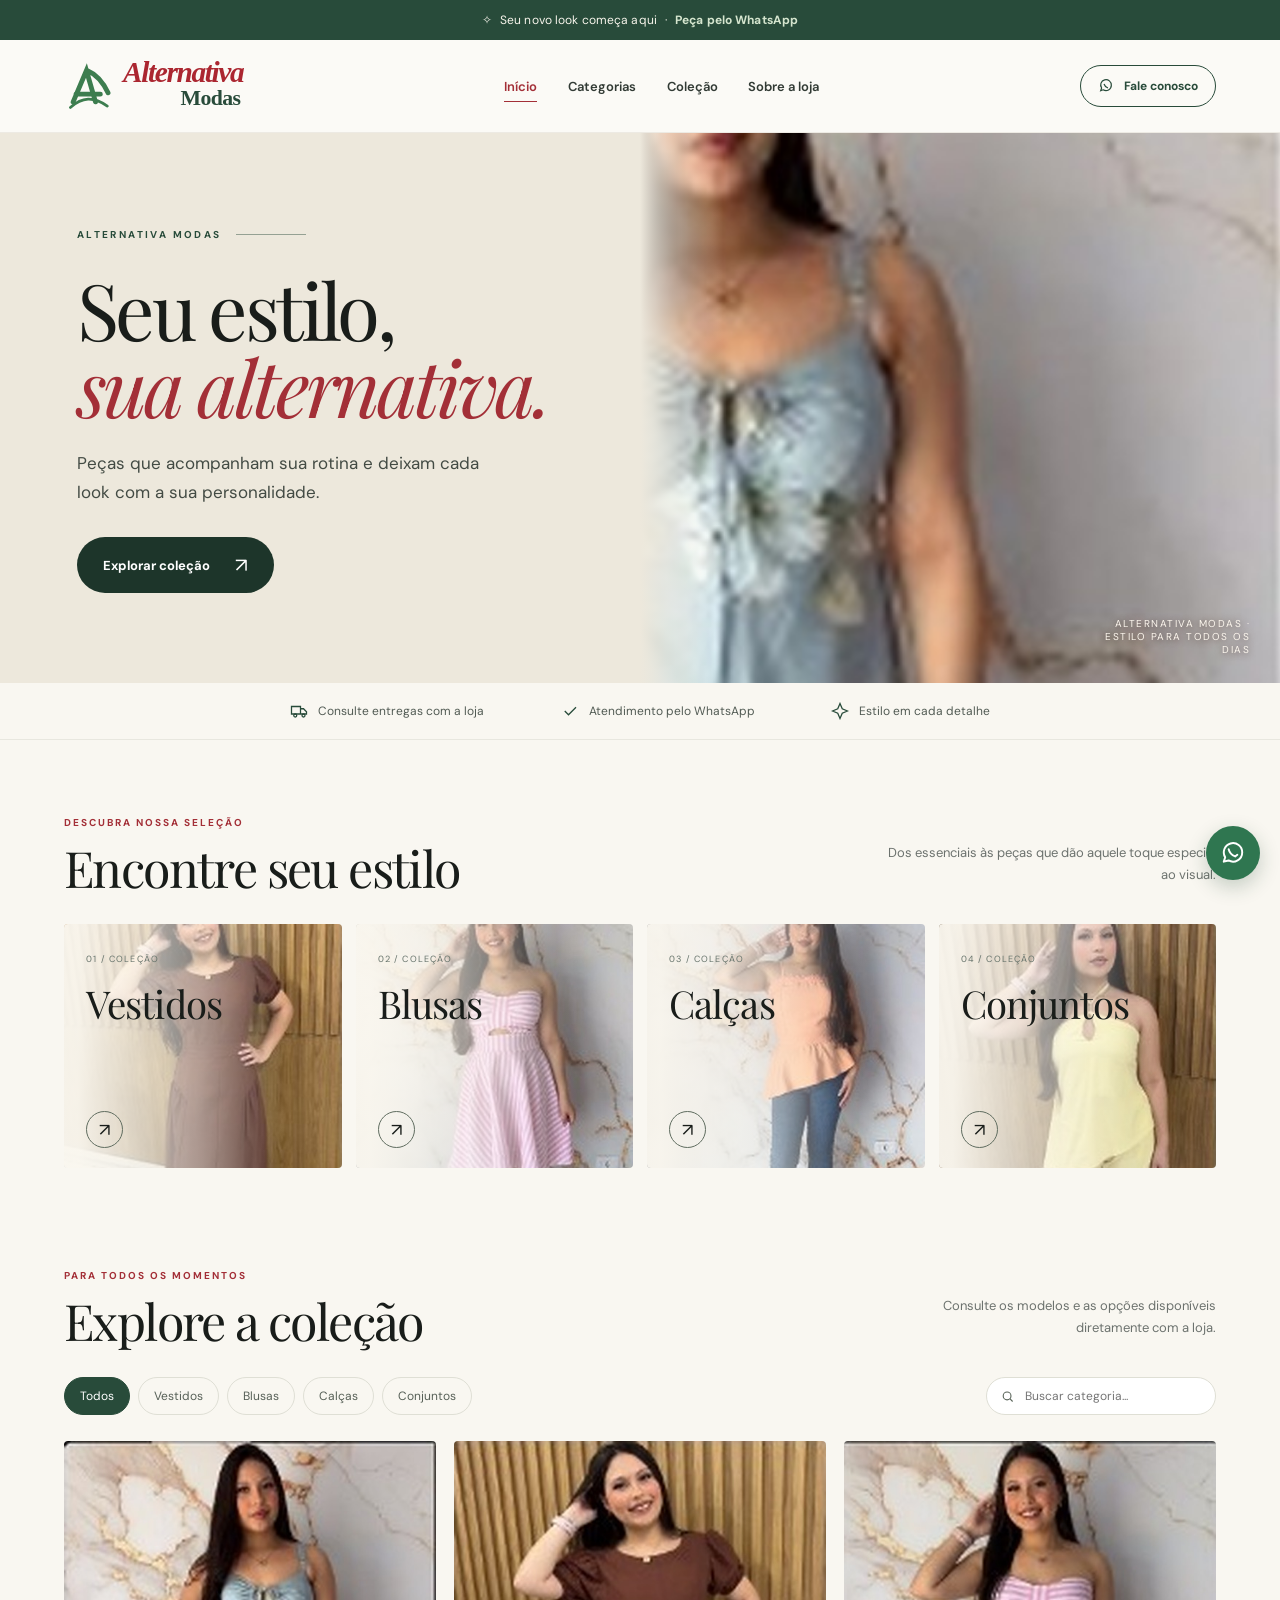
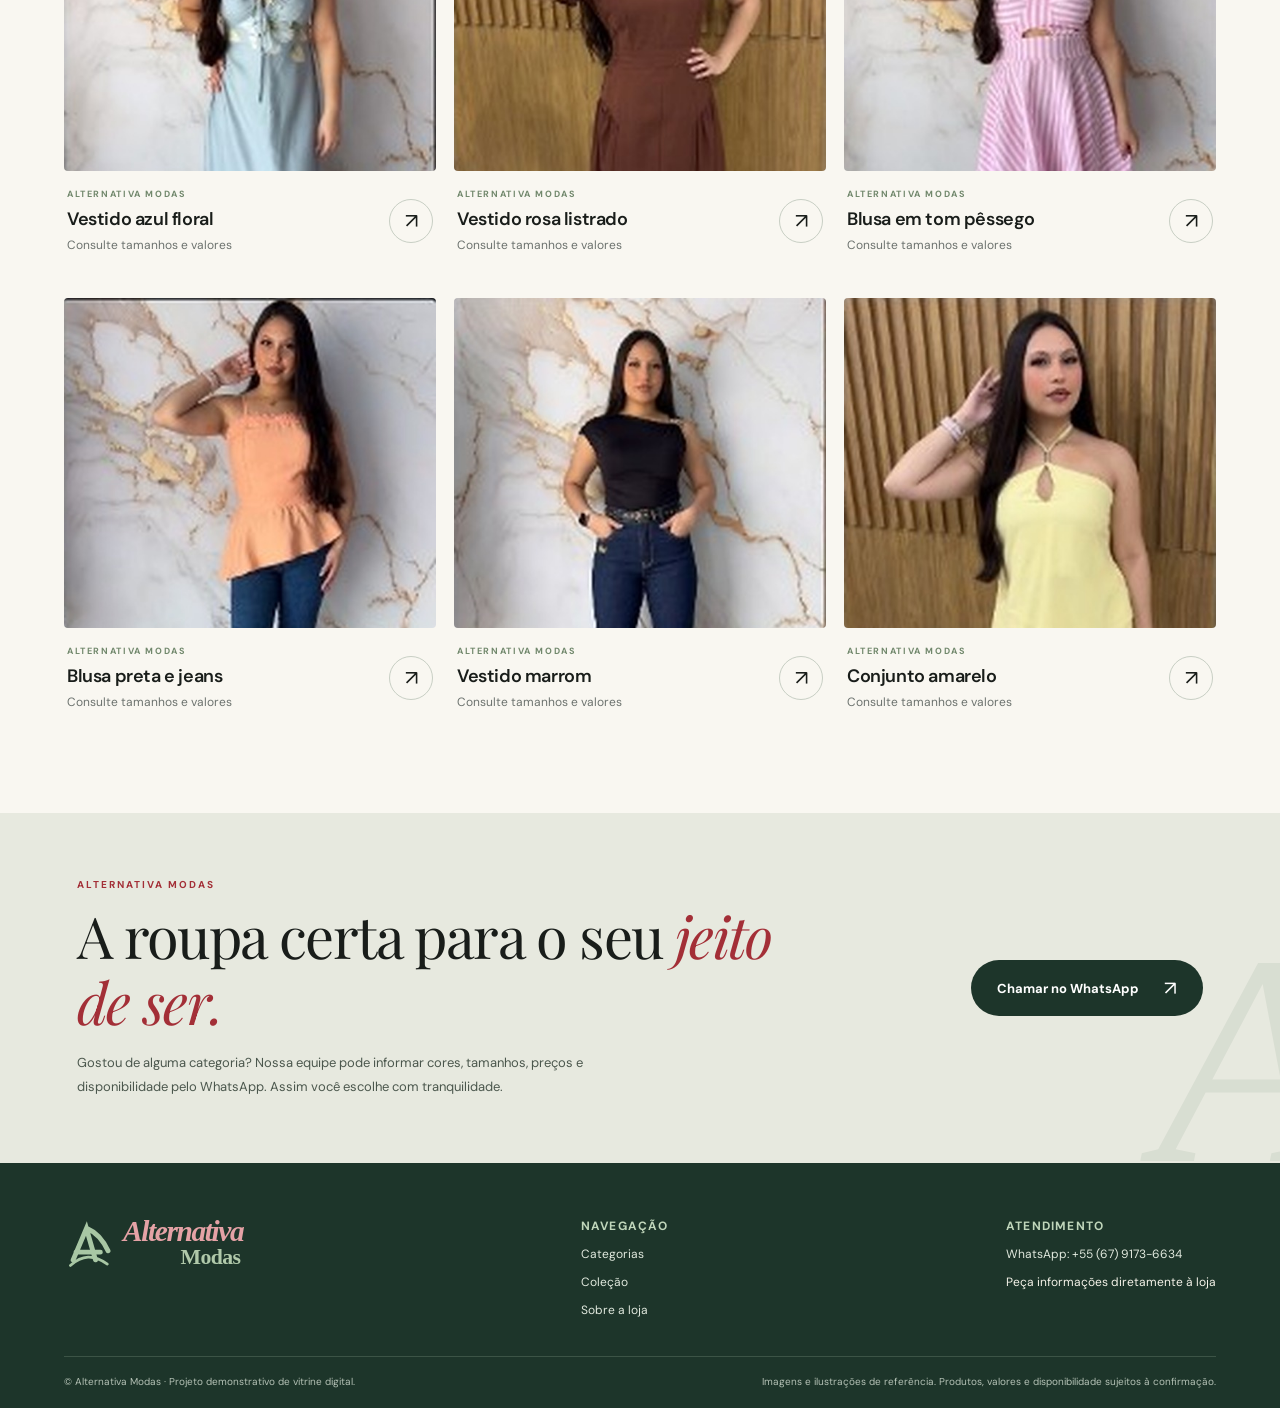
==== alternativa-modas/index.html @ cc4731ef "Publicar demonstração Alternativa Modas" ====
<!doctype html>
<html lang="pt-BR">
<head>
<meta charset="utf-8">
<meta name="viewport" content="width=device-width,initial-scale=1">
<meta name="theme-color" content="#284b3a">
<meta name="description" content="Alternativa Modas: conheça nossas categorias de roupas e acessórios e fale com a loja pelo WhatsApp.">
<title>Alternativa Modas | Seu estilo, sua alternativa</title>
<link rel="preconnect" href="https://fonts.googleapis.com">
<link rel="preconnect" href="https://fonts.gstatic.com" crossorigin>
<link href="https://fonts.googleapis.com/css2?family=DM+Sans:wght@400;500;600;700&family=Playfair+Display:ital,wght@0,400;0,500;0,600;1,400;1,500&display=swap" rel="stylesheet">
<style>
:root{--forest:#284b3a;--forest-dark:#1d352a;--sage:#71886c;--wine:#a32f37;--ink:#191d1a;--muted:#6c726e;--cream:#f9f7f1;--warm:#ece7da;--line:#e8e7df;--serif:"Playfair Display",Georgia,serif;--sans:"DM Sans",Arial,sans-serif}
*{box-sizing:border-box}html{scroll-behavior:smooth}body{margin:0;color:var(--ink);background:var(--cream);font-family:var(--sans);-webkit-font-smoothing:antialiased}
a{color:inherit;text-decoration:none}button,input{font:inherit}button{cursor:pointer}::selection{background:#bfd0b6;color:var(--forest-dark)}
.skip-link{position:absolute;top:-100px;left:16px;background:white;padding:12px;z-index:100}.skip-link:focus{top:10px}
.announcement{background:var(--forest);color:#f8f5ec;min-height:40px;display:flex;align-items:center;justify-content:center;gap:8px;padding:8px 16px;text-align:center;font-size:12px;letter-spacing:.01em}.announcement b{font-weight:700;color:#d5e5ce}
.header{background:#fbfaf6;position:relative;z-index:10;border-bottom:1px solid #edeae3}.nav-wrap{max-width:1470px;margin:auto;min-height:92px;padding:0 5%;display:flex;align-items:center;justify-content:space-between;gap:22px}
.brand{display:flex;align-items:center;gap:10px;min-width:max-content}.brand-symbol{width:49px;height:53px}.brand-words{display:grid;line-height:.88;transform:translateY(-1px)}.brand-words strong{font:italic 700 clamp(22px,2.3vw,30px)/.95 Georgia,serif;color:#ab2630;letter-spacing:-1.4px}.brand-words span{font:700 clamp(17px,1.7vw,23px)/1.1 Georgia,serif;color:var(--forest);letter-spacing:-.6px;text-align:right;padding-right:3px}
.nav-links{display:flex;align-items:center;gap:clamp(14px,2.4vw,38px);font-size:13px;font-weight:600}.nav-links a{color:#313a34;transition:color .2s}.nav-links a:hover,.nav-links a.active{color:var(--wine)}.nav-links a.active{position:relative}.nav-links a.active:after{content:"";height:1px;position:absolute;bottom:-7px;left:0;right:0;background:var(--wine)}
.nav-cta{display:inline-flex;align-items:center;justify-content:center;gap:10px;border:1px solid var(--forest);background:transparent;color:var(--forest);padding:12px 17px;border-radius:40px;font-size:12px;font-weight:700;white-space:nowrap;transition:all .2s}.nav-cta:hover{background:var(--forest);color:white}
.menu-button{display:none;align-items:center;justify-content:center;border:1px solid var(--line);border-radius:50%;background:transparent;width:42px;height:42px;font-size:22px}
.hero{max-width:1500px;margin:0 auto;background:#ede8dc;display:grid;grid-template-columns:50% 50%;min-height:550px;overflow:hidden}.hero-copy{position:relative;z-index:2;align-self:center;padding:70px 2% 65px 12%}.overline{display:flex;align-items:center;gap:14px;letter-spacing:.24em;font-size:10px;font-weight:700;color:var(--forest);text-transform:uppercase}.overline:after{content:"";width:70px;height:1px;background:var(--forest);opacity:.45}.hero h1{font:400 clamp(58px,6.1vw,100px)/.99 var(--serif);letter-spacing:-3.6px;margin:30px 0 24px}.hero h1 em{display:block;color:var(--wine);font-weight:400}.hero-copy>p{max-width:405px;font-size:17px;line-height:1.7;color:#434b44;margin:0 0 30px}
.primary-btn{display:inline-flex;align-items:center;justify-content:center;gap:25px;background:var(--forest-dark);color:#fff;border-radius:100px;min-height:55px;padding:15px 26px;font-size:13px;font-weight:700;transition:transform .2s,background .2s}.primary-btn:hover{background:var(--wine);transform:translateY(-2px)}.primary-btn span{font-size:20px;font-weight:400}
.hero-photo{position:relative;min-height:550px;overflow:hidden;background:linear-gradient(135deg,#d9caba,#e6d6bf)}.hero-photo img{position:absolute;width:190%;height:auto;max-width:none;left:-88%;top:-42%;pointer-events:none}.hero-photo:before{content:"";position:absolute;inset:0;z-index:1;background:linear-gradient(90deg,#ede8dc 0%,transparent 13%);pointer-events:none}
.hero-stamp{position:absolute;right:30px;bottom:27px;z-index:2;font-size:10px;letter-spacing:.15em;color:#fdf7ee;text-shadow:0 1px 7px #573d33;max-width:170px;text-align:right}
.value-row{max-width:1400px;margin:0 auto;padding:19px 5%;display:flex;align-items:center;justify-content:center;gap:clamp(20px,6vw,110px);border-bottom:1px solid var(--line);background:var(--cream)}.value-row div{font-size:12px;color:#525b54;display:flex;align-items:center;gap:10px}.value-row svg{width:18px;height:18px;stroke:var(--forest)}
.section{max-width:1500px;margin:auto;padding:76px 5% 36px}.section-head{display:flex;justify-content:space-between;align-items:end;gap:20px;margin-bottom:26px}.mini-label{color:var(--wine);font-size:10px;letter-spacing:.2em;font-weight:700}.section h2{font:400 clamp(34px,4vw,50px)/1.2 var(--serif);letter-spacing:-1.6px;margin:9px 0 0}.intro{font-size:13px;color:var(--muted);line-height:1.65;max-width:340px;text-align:right}
.category-grid{display:grid;grid-template-columns:repeat(4,1fr);gap:14px}.category-card{height:244px;position:relative;border-radius:4px;overflow:hidden;background:var(--tile);padding:22px;transition:transform .2s,box-shadow .2s}.category-card:hover{transform:translateY(-4px);box-shadow:0 13px 28px #2f46341a}.cat-index{font-size:9px;color:#66736b;letter-spacing:.13em;position:relative;z-index:2}.category-card h3{position:relative;z-index:2;font:400 clamp(26px,3vw,39px)/1.1 var(--serif);letter-spacing:-.9px;margin:15px 0}.cat-arrow{position:absolute;left:22px;bottom:20px;width:37px;height:37px;border:1px solid #606d60;border-radius:50%;display:grid;place-items:center;z-index:2;font-size:18px;transition:background .2s,color .2s}.category-card:hover .cat-arrow{background:var(--forest);color:white}.category-art{position:absolute;width:70%;max-width:225px;right:-17%;bottom:-35%;transform:rotate(-9deg);opacity:.94}.category-card:nth-child(2) .category-art{right:-10%;bottom:-25%;transform:rotate(10deg)}.category-card:nth-child(3) .category-art{right:-12%;bottom:-36%;transform:rotate(-7deg)}.category-card:nth-child(4) .category-art{bottom:-24%;right:-4%;transform:rotate(6deg)}.garment{width:100%;height:auto;display:block}
.catalog{padding-top:65px;padding-bottom:85px}.shop-tools{display:flex;flex-wrap:wrap;align-items:center;justify-content:space-between;gap:20px;margin:26px 0}.filters{display:flex;flex-wrap:wrap;gap:8px}.filter-btn{border:1px solid #dfdfd5;background:transparent;color:#576057;padding:10px 15px;font-size:12px;border-radius:100px;transition:all .2s}.filter-btn.active,.filter-btn:hover{color:white;background:var(--forest);border-color:var(--forest)}.searchbox{display:flex;align-items:center;gap:9px;padding:9px 14px;border:1px solid #dfdfd5;background:#fff;border-radius:30px;color:#596459;width:230px}.searchbox input{min-width:0;width:100%;border:0;background:transparent;outline:0;font-size:12px}.searchbox input:focus-visible{outline:1px solid var(--forest);outline-offset:5px}
.product-grid{display:grid;grid-template-columns:repeat(3,1fr);gap:27px 18px}.product-card{min-width:0}.product-card[hidden]{display:none}.product-image{height:330px;background:var(--tile);border-radius:4px;position:relative;overflow:hidden;display:grid;place-items:center}.product-image:before{content:"";position:absolute;width:260px;height:260px;left:50%;top:50%;transform:translate(-50%,-50%);background:#ffffff56;border-radius:50%}.product-image .garment{position:relative;width:65%;height:90%;max-width:270px;transition:transform .4s}.product-card:hover .garment{transform:scale(1.05) rotate(-2deg)}.product-marker{font-size:9px;letter-spacing:.18em;color:#536357;position:absolute;top:20px;left:21px}.product-info{display:flex;align-items:center;justify-content:space-between;gap:20px;padding:17px 3px}.product-kind{font-size:9px;letter-spacing:.18em;color:var(--sage);font-weight:700}.product-info h3{font-size:18px;font-weight:600;letter-spacing:-.4px;margin:7px 0 5px}.product-info p{color:var(--muted);font-size:12px;margin:0;line-height:1.5}.product-link{border:1px solid #c8cfc4;display:grid;place-items:center;flex:none;border-radius:50%;height:44px;width:44px;font-size:21px;transition:all .2s}.product-link:hover{color:white;background:var(--forest);border-color:var(--forest)}.empty{padding:35px;text-align:center;color:var(--muted)}
.story{background:#e7e9df;position:relative;overflow:hidden}.story-inner{max-width:1450px;margin:auto;padding:65px 6%;display:flex;align-items:center;justify-content:space-between;gap:40px}.story h2{max-width:710px;font:400 clamp(33px,4.5vw,60px)/1.14 var(--serif);letter-spacing:-1.6px;margin:12px 0 17px}.story h2 em{color:var(--wine);font-weight:400}.story p{font-size:13px;color:#4b574d;max-width:560px;line-height:1.8;margin:0}.story .primary-btn{min-width:226px;flex:none}.story-mark{position:absolute;right:-60px;bottom:-70px;font:italic 300px Georgia,serif;color:#c8d1c3;opacity:.45;pointer-events:none}
.footer{background:var(--forest-dark);color:#f5f3e9;padding:55px 5% 20px}.footer-inner{max-width:1360px;margin:auto}.footer-top{display:flex;align-items:start;justify-content:space-between;gap:35px;padding-bottom:38px}.footer-logo .brand-words strong{color:#e5a2a6}.footer-logo .brand-words span{color:#b0c9aa}.footer-col{display:grid;gap:12px;font-size:12px}.footer-col b{font-size:12px;letter-spacing:.1em;color:#c0d6bb}.footer-col a{color:#e1e9de}.footer-col a:hover{text-decoration:underline}.footer-bottom{border-top:1px solid #7e978351;padding-top:18px;display:flex;flex-wrap:wrap;justify-content:space-between;gap:15px;font-size:10px;color:#b5c2b6}
.floating-whatsapp{position:fixed;right:20px;bottom:20px;z-index:20;border-radius:50%;width:54px;height:54px;background:#2f7650;display:grid;place-items:center;box-shadow:0 7px 20px #1b3f2c3b;transition:transform .2s}.floating-whatsapp:hover{transform:scale(1.08)}.floating-whatsapp svg{width:26px;height:26px}
@media(max-width:980px){.nav-wrap{padding:0 4%;min-height:82px}.nav-links{gap:14px}.hero{min-height:475px}.hero-photo{min-height:475px}.hero-copy{padding-left:8%}.hero h1{font-size:clamp(46px,6.4vw,71px)}.product-image{height:270px}.category-card{height:205px;padding:17px}.category-card h3{font-size:28px}.cat-arrow{left:17px;bottom:15px}}
@media(max-width:740px){.nav-wrap{min-height:72px;padding:10px 5%}.brand-symbol{width:39px;height:43px}.brand-words strong{font-size:21px}.brand-words span{font-size:16px}.nav-links{display:none;position:absolute;top:100%;left:0;right:0;background:#fbfaf6;padding:17px 6% 22px;box-shadow:0 12px 20px #00000012;flex-direction:column;align-items:flex-start;gap:20px}.nav-links.open{display:flex}.nav-cta{margin-left:auto;padding:10px 13px;font-size:11px}.menu-button{display:flex}.hero{display:flex;flex-direction:column}.hero-copy{padding:55px 6% 38px}.hero h1{font-size:clamp(52px,10vw,79px);margin:22px 0}.hero-photo{min-height:340px;height:340px}.hero-photo img{width:190%;left:-88%;top:-42%}.hero-photo:before{display:none}.value-row{gap:18px;justify-content:space-between;padding:17px 5%}.value-row div{font-size:10px}.section{padding:52px 5% 20px}.section-head{align-items:flex-start}.intro{display:none}.category-grid{grid-template-columns:repeat(2,1fr);gap:11px}.category-card{height:206px}.product-grid{grid-template-columns:repeat(2,1fr);gap:18px 12px}.product-image{height:250px}.shop-tools{align-items:stretch}.searchbox{width:100%}.story-inner{padding:55px 6%;align-items:start;flex-direction:column;gap:25px}.story .primary-btn{min-width:0}.footer-top{display:grid;grid-template-columns:1fr 1fr;gap:35px}.footer-logo{grid-column:1/-1}}
@media(max-width:460px){.announcement{font-size:10px}.nav-cta{font-size:0;gap:0;width:39px;height:39px;padding:0}.nav-cta svg{width:20px}.hero h1{font-size:52px;letter-spacing:-2px}.hero-copy>p{font-size:15px}.hero-photo{height:280px;min-height:280px}.category-card{height:175px;padding:15px}.category-card h3{font-size:24px}.cat-index{font-size:8px}.cat-arrow{width:31px;height:31px;left:15px;bottom:13px}.product-image{height:200px}.product-marker{font-size:7px;top:12px;left:12px}.product-image .garment{width:76%}.product-info{gap:7px;align-items:start}.product-info h3{font-size:15px}.product-info p{font-size:11px}.product-link{width:34px;height:34px;font-size:17px}.filters{gap:6px}.filter-btn{font-size:10px;padding:8px 11px}.story h2{font-size:36px}.footer{padding-top:38px}.footer-top{grid-template-columns:1fr 1fr}.floating-whatsapp{width:47px;height:47px;right:13px;bottom:13px}}
@media(prefers-reduced-motion:reduce){*,*:before,*:after{scroll-behavior:auto!important;transition:none!important;animation:none!important}}
.category-card{overflow:hidden;isolation:isolate}.category-card:before{content:"";position:absolute;inset:0;background:linear-gradient(90deg,rgba(250,247,239,.96) 5%,rgba(250,247,239,.5) 50%,transparent 80%);z-index:-1}.real-category{position:absolute;inset:0;width:100%;height:100%;object-fit:cover;object-position:center 28%;z-index:-2}.product-image .real-product{width:100%;height:100%;position:absolute;inset:0;object-fit:cover;object-position:center top}.hero-photo img{object-position:center 24%}</style>
</head>
<body>
<a class="skip-link" href="#conteudo">Pular para o conteúdo</a>
<div class="announcement"><span aria-hidden="true">✧</span> Seu novo look começa aqui <span aria-hidden="true">·</span> <b>Peça pelo WhatsApp</b></div>
<header class="header">
 <div class="nav-wrap">
  <a class="brand" href="#inicio" aria-label="Alternativa Modas — início"><svg class="brand-symbol" viewBox="0 0 70 76" aria-hidden="true"><path d="M13 60 32 15 45 60M17 49h35M33 15c12 5 23 17 30 32" fill="none" stroke="#3d7d4f" stroke-width="7" stroke-linecap="round"/><path d="M9 68C26 53 42 52 62 66" fill="none" stroke="#3d7d4f" stroke-width="4" stroke-linecap="round"/></svg><span class="brand-words"><strong>Alternativa</strong><span>Modas</span></span></a>
  <nav class="nav-links" id="nav-links" aria-label="Navegação principal"><a class="active" href="#inicio">Início</a><a href="#categorias">Categorias</a><a href="#colecao">Coleção</a><a href="#sobre">Sobre a loja</a></nav>
  <a class="nav-cta" href="https://wa.me/556791736634?text=Ol%C3%A1!%20Vim%20pelo%20site%20da%20Alternativa%20Modas%20e%20gostaria%20de%20conhecer%20as%20novidades." target="_blank" rel="noopener noreferrer" aria-label="Falar com Alternativa Modas no WhatsApp"><svg width="16" height="16" viewBox="0 0 24 24" fill="none" stroke="currentColor" stroke-width="1.8" aria-hidden="true"><path d="M20 11a8 8 0 0 1-12.3 6.7L4 19l1.4-4A8 8 0 1 1 20 11Z"/><path d="M9 9c1 3 3 5 6 6"/></svg> Fale conosco</a>
  <button class="menu-button" id="menu-toggle" aria-expanded="false" aria-controls="nav-links" aria-label="Abrir menu">☰</button>
 </div>
</header>
<main id="conteudo">
<section class="hero" id="inicio">
 <div class="hero-copy"><div class="overline">ALTERNATIVA MODAS</div><h1>Seu estilo,<br><em>sua alternativa.</em></h1><p>Peças que acompanham sua rotina e deixam cada look com a sua personalidade.</p><a class="primary-btn" href="#colecao">Explorar coleção <span aria-hidden="true">↗</span></a></div>
 <div class="hero-photo"><img src="look-1.jpg" alt="Vestido azul da Alternativa Modas"><span class="hero-stamp">ALTERNATIVA MODAS · ESTILO PARA TODOS OS DIAS</span></div>
</section>
<div class="value-row"><div><svg viewBox="0 0 24 24" fill="none" stroke-width="1.7"><path d="M2 6h12v10H2zM14 9h4l4 4v3h-8z"/><circle cx="7" cy="18" r="2"/><circle cx="18" cy="18" r="2"/></svg>Consulte entregas com a loja</div><div><svg viewBox="0 0 24 24" fill="none" stroke-width="1.7"><path d="M5 12l5 5L20 7"/></svg>Atendimento pelo WhatsApp</div><div><svg viewBox="0 0 24 24" fill="none" stroke-width="1.7"><path d="M12 2l3 7 7 3-7 3-3 7-3-7-7-3 7-3z"/></svg>Estilo em cada detalhe</div></div>
<section class="section" id="categorias"><div class="section-head"><div><div class="mini-label">DESCUBRA NOSSA SELEÇÃO</div><h2>Encontre seu estilo</h2></div><p class="intro">Dos essenciais às peças que dão aquele toque especial ao visual.</p></div><div class="category-grid"><a class="category-card" href="#colecao" data-select-category="vestidos"><img class="real-category" src="look-2.jpg" alt="Vestidos da Alternativa Modas"><span class="cat-index">01 / COLEÇÃO</span><h3>Vestidos</h3><span class="cat-arrow" aria-hidden="true">↗</span></a><a class="category-card" href="#colecao" data-select-category="blusas"><img class="real-category" src="look-3.jpg" alt="Blusas da Alternativa Modas"><span class="cat-index">02 / COLEÇÃO</span><h3>Blusas</h3><span class="cat-arrow" aria-hidden="true">↗</span></a><a class="category-card" href="#colecao" data-select-category="calcas"><img class="real-category" src="look-4.jpg" alt="Calças da Alternativa Modas"><span class="cat-index">03 / COLEÇÃO</span><h3>Calças</h3><span class="cat-arrow" aria-hidden="true">↗</span></a><a class="category-card" href="#colecao" data-select-category="conjuntos"><img class="real-category" src="look-6.jpg" alt="Conjuntos da Alternativa Modas"><span class="cat-index">04 / COLEÇÃO</span><h3>Conjuntos</h3><span class="cat-arrow" aria-hidden="true">↗</span></a></div></section>
<section class="section catalog" id="colecao"><div class="section-head"><div><div class="mini-label">PARA TODOS OS MOMENTOS</div><h2>Explore a coleção</h2></div><p class="intro">Consulte os modelos e as opções disponíveis diretamente com a loja.</p></div>
<div class="shop-tools"><div class="filters" aria-label="Filtrar produtos"><button class="filter-btn active" data-filter="todos" aria-pressed="true">Todos</button><button class="filter-btn" data-filter="vestidos" aria-pressed="false">Vestidos</button><button class="filter-btn" data-filter="blusas" aria-pressed="false">Blusas</button><button class="filter-btn" data-filter="calcas" aria-pressed="false">Calças</button><button class="filter-btn" data-filter="conjuntos" aria-pressed="false">Conjuntos</button></div><label class="searchbox"><svg width="15" height="15" viewBox="0 0 24 24" fill="none" stroke="currentColor" stroke-width="2" aria-hidden="true"><circle cx="11" cy="11" r="7"/><path d="m16 16 5 5"/></svg><input type="search" id="product-search" placeholder="Buscar categoria..." aria-label="Buscar na coleção"></label></div>
<div class="product-grid" id="product-grid"><article class="product-card" data-category="vestidos" data-name="vestido azul floral"><div class="product-image"><img class="real-product" src="look-1.jpg" alt="Vestido azul floral da Alternativa Modas" loading="lazy"></div><div class="product-info"><div><div class="product-kind">ALTERNATIVA MODAS</div><h3>Vestido azul floral</h3><p>Consulte tamanhos e valores</p></div><a class="product-link" href="https://wa.me/556791736634?text=Ol%C3%A1!%20Vi%20vestido%20azul%20floral%20no%20site%20e%20gostaria%20de%20saber%20mais." target="_blank" rel="noopener noreferrer" aria-label="Consultar Vestido azul floral no WhatsApp">↗</a></div></article><article class="product-card" data-category="vestidos" data-name="vestido rosa listrado"><div class="product-image"><img class="real-product" src="look-2.jpg" alt="Vestido rosa listrado da Alternativa Modas" loading="lazy"></div><div class="product-info"><div><div class="product-kind">ALTERNATIVA MODAS</div><h3>Vestido rosa listrado</h3><p>Consulte tamanhos e valores</p></div><a class="product-link" href="https://wa.me/556791736634?text=Ol%C3%A1!%20Vi%20vestido%20rosa%20listrado%20no%20site%20e%20gostaria%20de%20saber%20mais." target="_blank" rel="noopener noreferrer" aria-label="Consultar Vestido rosa listrado no WhatsApp">↗</a></div></article><article class="product-card" data-category="blusas" data-name="blusa em tom pêssego"><div class="product-image"><img class="real-product" src="look-3.jpg" alt="Blusa em tom pêssego da Alternativa Modas" loading="lazy"></div><div class="product-info"><div><div class="product-kind">ALTERNATIVA MODAS</div><h3>Blusa em tom pêssego</h3><p>Consulte tamanhos e valores</p></div><a class="product-link" href="https://wa.me/556791736634?text=Ol%C3%A1!%20Vi%20blusa%20em%20tom%20p%C3%AAssego%20no%20site%20e%20gostaria%20de%20saber%20mais." target="_blank" rel="noopener noreferrer" aria-label="Consultar Blusa em tom pêssego no WhatsApp">↗</a></div></article><article class="product-card" data-category="calcas" data-name="blusa preta e jeans"><div class="product-image"><img class="real-product" src="look-4.jpg" alt="Blusa preta e jeans da Alternativa Modas" loading="lazy"></div><div class="product-info"><div><div class="product-kind">ALTERNATIVA MODAS</div><h3>Blusa preta e jeans</h3><p>Consulte tamanhos e valores</p></div><a class="product-link" href="https://wa.me/556791736634?text=Ol%C3%A1!%20Vi%20blusa%20preta%20e%20jeans%20no%20site%20e%20gostaria%20de%20saber%20mais." target="_blank" rel="noopener noreferrer" aria-label="Consultar Blusa preta e jeans no WhatsApp">↗</a></div></article><article class="product-card" data-category="vestidos" data-name="vestido marrom"><div class="product-image"><img class="real-product" src="look-5.jpg" alt="Vestido marrom da Alternativa Modas" loading="lazy"></div><div class="product-info"><div><div class="product-kind">ALTERNATIVA MODAS</div><h3>Vestido marrom</h3><p>Consulte tamanhos e valores</p></div><a class="product-link" href="https://wa.me/556791736634?text=Ol%C3%A1!%20Vi%20vestido%20marrom%20no%20site%20e%20gostaria%20de%20saber%20mais." target="_blank" rel="noopener noreferrer" aria-label="Consultar Vestido marrom no WhatsApp">↗</a></div></article><article class="product-card" data-category="conjuntos" data-name="conjunto amarelo"><div class="product-image"><img class="real-product" src="look-6.jpg" alt="Conjunto amarelo da Alternativa Modas" loading="lazy"></div><div class="product-info"><div><div class="product-kind">ALTERNATIVA MODAS</div><h3>Conjunto amarelo</h3><p>Consulte tamanhos e valores</p></div><a class="product-link" href="https://wa.me/556791736634?text=Ol%C3%A1!%20Vi%20conjunto%20amarelo%20no%20site%20e%20gostaria%20de%20saber%20mais." target="_blank" rel="noopener noreferrer" aria-label="Consultar Conjunto amarelo no WhatsApp">↗</a></div></article></div><div class="empty" id="empty-results" hidden>Não encontramos essa categoria. Tente outra busca ou converse com a loja pelo WhatsApp.</div>
</section>
<section class="story" id="sobre"><div class="story-mark" aria-hidden="true">A</div><div class="story-inner"><div><div class="mini-label">ALTERNATIVA MODAS</div><h2>A roupa certa para o seu <em>jeito de ser.</em></h2><p>Gostou de alguma categoria? Nossa equipe pode informar cores, tamanhos, preços e disponibilidade pelo WhatsApp. Assim você escolhe com tranquilidade.</p></div><a class="primary-btn" href="https://wa.me/556791736634?text=Ol%C3%A1!%20Gostaria%20de%20conversar%20sobre%20os%20produtos%20da%20Alternativa%20Modas." target="_blank" rel="noopener noreferrer">Chamar no WhatsApp <span aria-hidden="true">↗</span></a></div></section>
</main>
<footer class="footer"><div class="footer-inner"><div class="footer-top"><a class="brand footer-logo" href="#inicio" aria-label="Alternativa Modas, voltar ao início"><svg class="brand-symbol" viewBox="0 0 70 76" aria-hidden="true"><path d="M13 60 32 15 45 60M17 49h35M33 15c12 5 23 17 30 32" fill="none" stroke="#a8c7a4" stroke-width="7" stroke-linecap="round"/><path d="M9 68C26 53 42 52 62 66" fill="none" stroke="#a8c7a4" stroke-width="4" stroke-linecap="round"/></svg><span class="brand-words"><strong>Alternativa</strong><span>Modas</span></span></a><div class="footer-col"><b>NAVEGAÇÃO</b><a href="#categorias">Categorias</a><a href="#colecao">Coleção</a><a href="#sobre">Sobre a loja</a></div><div class="footer-col"><b>ATENDIMENTO</b><a href="https://wa.me/556791736634?text=Ol%C3%A1!%20Vim%20pelo%20site%20e%20quero%20saber%20mais%20sobre%20a%20Alternativa%20Modas." target="_blank" rel="noopener noreferrer">WhatsApp: +55 (67) 9173-6634</a><span>Peça informações diretamente à loja</span></div></div><div class="footer-bottom"><span>© Alternativa Modas · Projeto demonstrativo de vitrine digital.</span><span>Imagens e ilustrações de referência. Produtos, valores e disponibilidade sujeitos à confirmação.</span></div></div></footer>
<a class="floating-whatsapp" href="https://wa.me/556791736634?text=Ol%C3%A1!%20Vim%20pelo%20site%20da%20Alternativa%20Modas.%20Gostaria%20de%20atendimento." target="_blank" rel="noopener noreferrer" aria-label="Atendimento pelo WhatsApp"><svg viewBox="0 0 24 24" fill="none" stroke="white" stroke-width="1.8" stroke-linejoin="round" stroke-linecap="round" aria-hidden="true"><path d="M20.5 11.5a8.5 8.5 0 0 1-12.6 7.4L3.5 20l1.3-4.1A8.5 8.5 0 1 1 20.5 11.5Z"/><path d="M8 8.5c.7 3 3 5.4 6 6.7l2-1.5"/></svg></a>
<script>
(function(){
 var menu=document.getElementById('menu-toggle'),nav=document.getElementById('nav-links');
 menu.addEventListener('click',function(){var isOpen=nav.classList.toggle('open');menu.setAttribute('aria-expanded',String(isOpen));menu.textContent=isOpen?'×':'☰';menu.setAttribute('aria-label',isOpen?'Fechar menu':'Abrir menu')});
 nav.querySelectorAll('a').forEach(function(link){link.addEventListener('click',function(){nav.classList.remove('open');menu.setAttribute('aria-expanded','false');menu.textContent='☰'})});
 var current='todos',search=document.getElementById('product-search'),cards=Array.from(document.querySelectorAll('.product-card')),empty=document.getElementById('empty-results'),buttons=Array.from(document.querySelectorAll('.filter-btn'));
 function apply(){var q=search.value.toLocaleLowerCase('pt-BR').trim(),n=0;cards.forEach(function(card){var yes=(current==='todos'||card.dataset.category===current)&&card.dataset.name.includes(q);card.hidden=!yes;if(yes)n++});empty.hidden=n>0;}
 function select(cat){current=cat;buttons.forEach(function(b){var on=b.dataset.filter===cat;b.classList.toggle('active',on);b.setAttribute('aria-pressed',String(on))});apply();}
 buttons.forEach(function(b){b.addEventListener('click',function(){select(b.dataset.filter)})});
 search.addEventListener('input',apply);
 document.querySelectorAll('[data-select-category]').forEach(function(a){a.addEventListener('click',function(){select(a.dataset.selectCategory);search.value='';apply()})});
})();
</script>
</body></html>
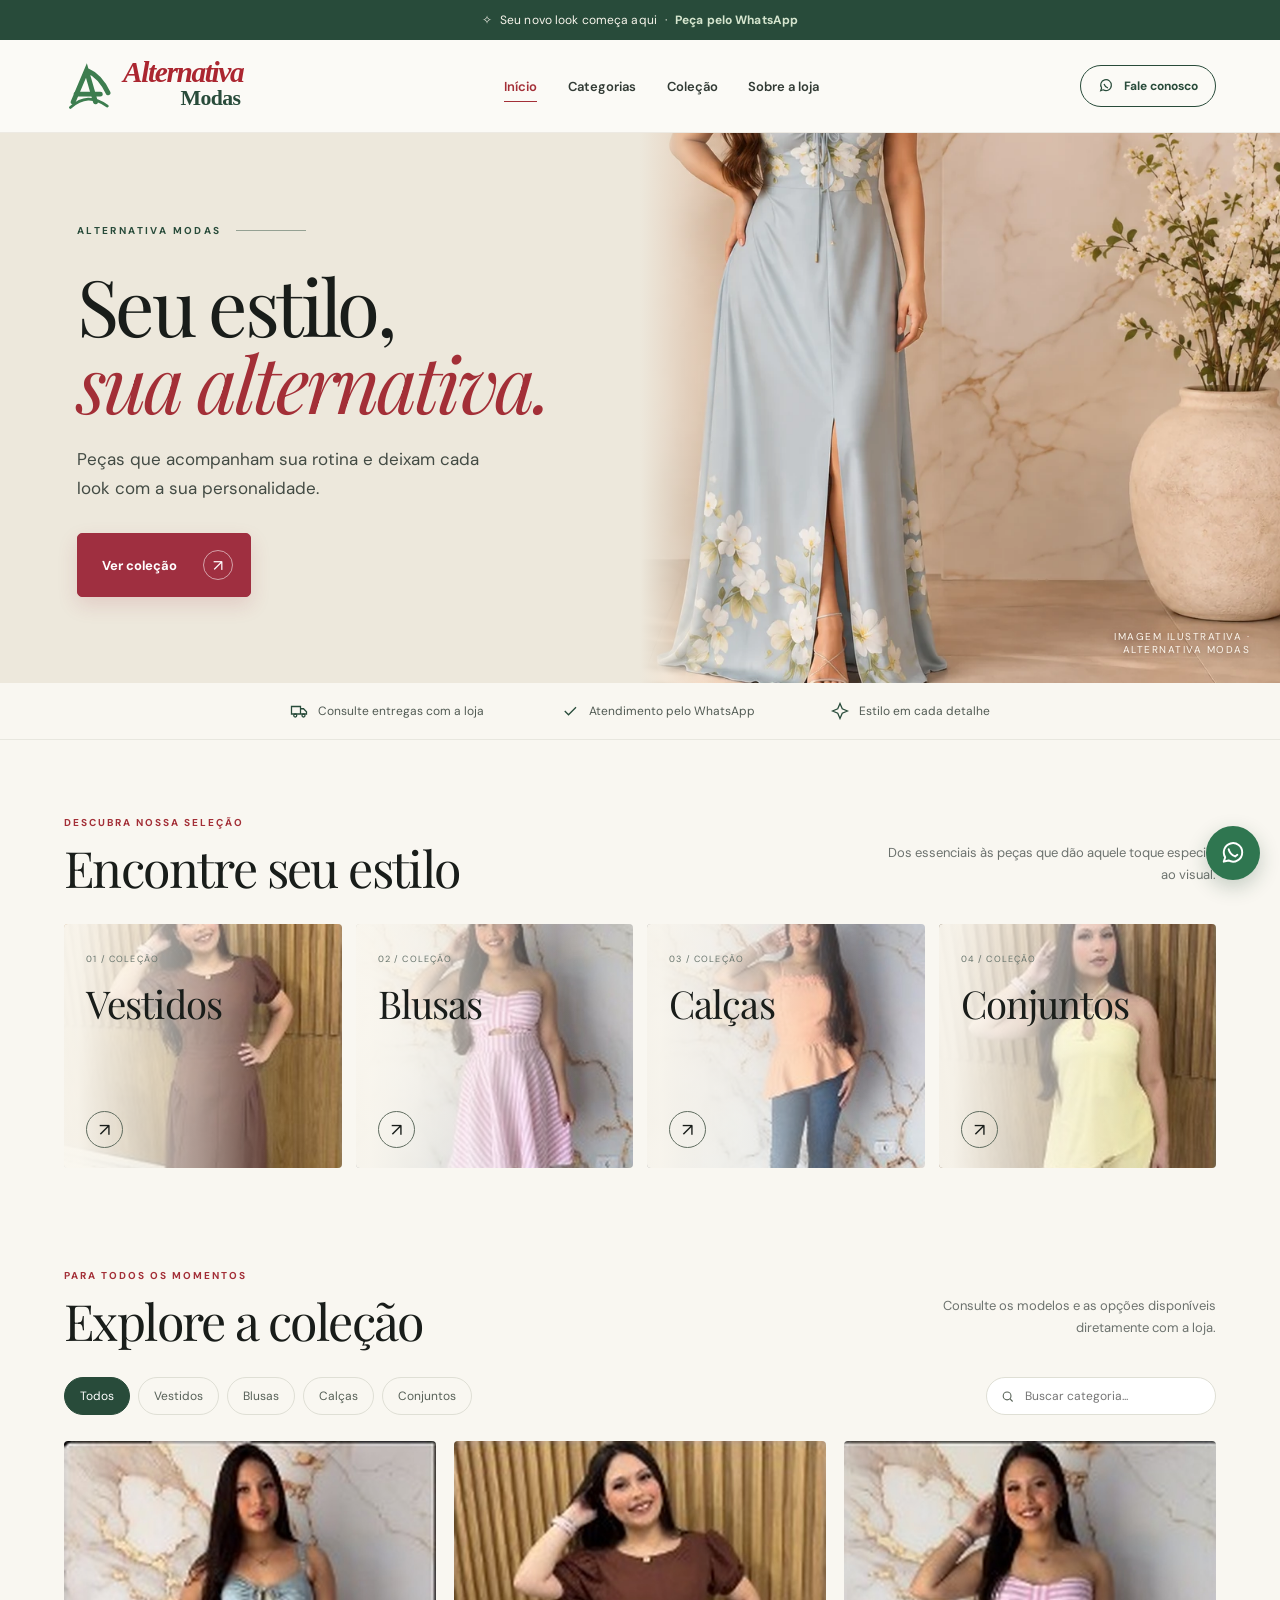
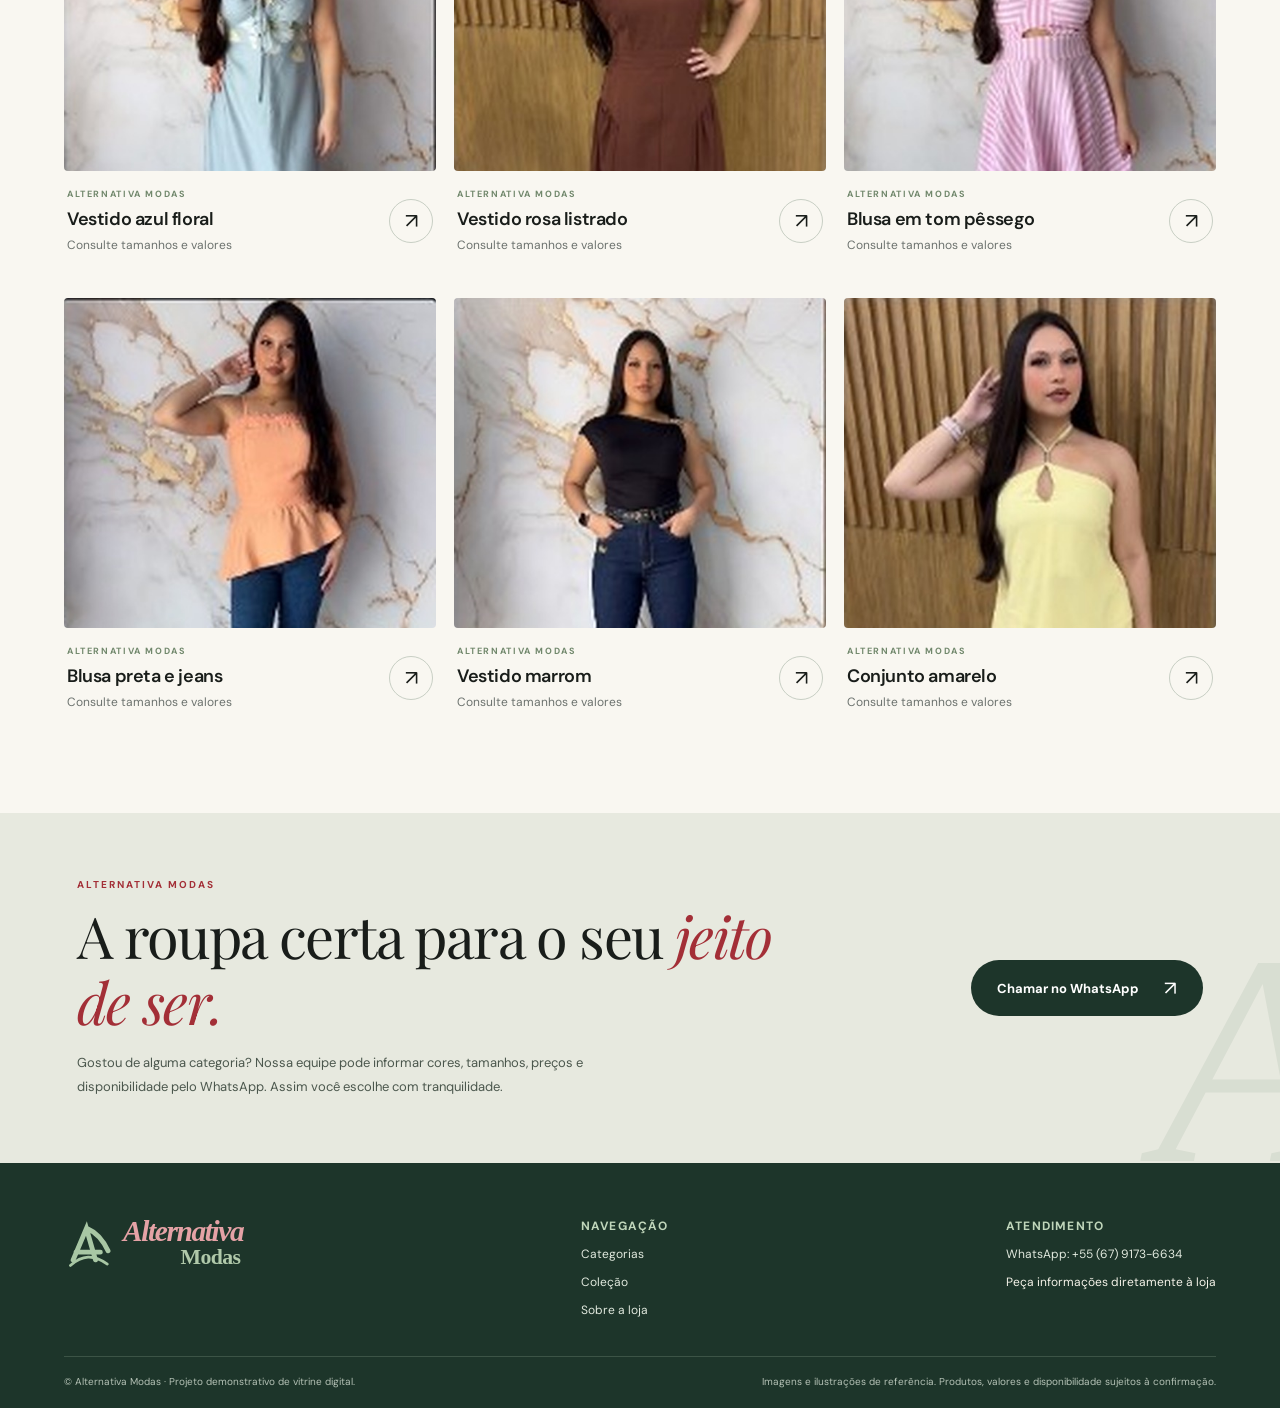
==== commit 8e488ae0: "Atualizar imagem e botão da Alternativa Modas" ====
--- a/alternativa-modas/index.html
+++ b/alternativa-modas/index.html
@@ -36,7 +36,7 @@
 @media(max-width:740px){.nav-wrap{min-height:72px;padding:10px 5%}.brand-symbol{width:39px;height:43px}.brand-words strong{font-size:21px}.brand-words span{font-size:16px}.nav-links{display:none;position:absolute;top:100%;left:0;right:0;background:#fbfaf6;padding:17px 6% 22px;box-shadow:0 12px 20px #00000012;flex-direction:column;align-items:flex-start;gap:20px}.nav-links.open{display:flex}.nav-cta{margin-left:auto;padding:10px 13px;font-size:11px}.menu-button{display:flex}.hero{display:flex;flex-direction:column}.hero-copy{padding:55px 6% 38px}.hero h1{font-size:clamp(52px,10vw,79px);margin:22px 0}.hero-photo{min-height:340px;height:340px}.hero-photo img{width:190%;left:-88%;top:-42%}.hero-photo:before{display:none}.value-row{gap:18px;justify-content:space-between;padding:17px 5%}.value-row div{font-size:10px}.section{padding:52px 5% 20px}.section-head{align-items:flex-start}.intro{display:none}.category-grid{grid-template-columns:repeat(2,1fr);gap:11px}.category-card{height:206px}.product-grid{grid-template-columns:repeat(2,1fr);gap:18px 12px}.product-image{height:250px}.shop-tools{align-items:stretch}.searchbox{width:100%}.story-inner{padding:55px 6%;align-items:start;flex-direction:column;gap:25px}.story .primary-btn{min-width:0}.footer-top{display:grid;grid-template-columns:1fr 1fr;gap:35px}.footer-logo{grid-column:1/-1}}
 @media(max-width:460px){.announcement{font-size:10px}.nav-cta{font-size:0;gap:0;width:39px;height:39px;padding:0}.nav-cta svg{width:20px}.hero h1{font-size:52px;letter-spacing:-2px}.hero-copy>p{font-size:15px}.hero-photo{height:280px;min-height:280px}.category-card{height:175px;padding:15px}.category-card h3{font-size:24px}.cat-index{font-size:8px}.cat-arrow{width:31px;height:31px;left:15px;bottom:13px}.product-image{height:200px}.product-marker{font-size:7px;top:12px;left:12px}.product-image .garment{width:76%}.product-info{gap:7px;align-items:start}.product-info h3{font-size:15px}.product-info p{font-size:11px}.product-link{width:34px;height:34px;font-size:17px}.filters{gap:6px}.filter-btn{font-size:10px;padding:8px 11px}.story h2{font-size:36px}.footer{padding-top:38px}.footer-top{grid-template-columns:1fr 1fr}.floating-whatsapp{width:47px;height:47px;right:13px;bottom:13px}}
 @media(prefers-reduced-motion:reduce){*,*:before,*:after{scroll-behavior:auto!important;transition:none!important;animation:none!important}}
-.category-card{overflow:hidden;isolation:isolate}.category-card:before{content:"";position:absolute;inset:0;background:linear-gradient(90deg,rgba(250,247,239,.96) 5%,rgba(250,247,239,.5) 50%,transparent 80%);z-index:-1}.real-category{position:absolute;inset:0;width:100%;height:100%;object-fit:cover;object-position:center 28%;z-index:-2}.product-image .real-product{width:100%;height:100%;position:absolute;inset:0;object-fit:cover;object-position:center top}.hero-photo img{object-position:center 24%}</style>
+.category-card{overflow:hidden;isolation:isolate}.category-card:before{content:"";position:absolute;inset:0;background:linear-gradient(90deg,rgba(250,247,239,.96) 5%,rgba(250,247,239,.5) 50%,transparent 80%);z-index:-1}.real-category{position:absolute;inset:0;width:100%;height:100%;object-fit:cover;object-position:center 28%;z-index:-2}.product-image .real-product{width:100%;height:100%;position:absolute;inset:0;object-fit:cover;object-position:center top}.hero-photo img{object-position:center 24%}.hero-copy .primary-btn{background:#9f2f40;color:#fff;border:1px solid #9f2f40;border-radius:5px;padding:16px 17px 16px 24px;min-height:58px;display:inline-flex;gap:26px;align-items:center;box-shadow:0 8px 20px #9f2f4026}.hero-copy .primary-btn:hover{background:#782031;border-color:#782031;transform:translateY(-2px)}.hero-copy .primary-btn span{display:inline-grid;place-items:center;width:30px;height:30px;border:1px solid #ffffff8a;border-radius:50%;font-size:16px}.hero-photo img{object-position:58% 18%}</style>
 </head>
 <body>
 <a class="skip-link" href="#conteudo">Pular para o conteúdo</a>
@@ -51,8 +51,8 @@
 </header>
 <main id="conteudo">
 <section class="hero" id="inicio">
- <div class="hero-copy"><div class="overline">ALTERNATIVA MODAS</div><h1>Seu estilo,<br><em>sua alternativa.</em></h1><p>Peças que acompanham sua rotina e deixam cada look com a sua personalidade.</p><a class="primary-btn" href="#colecao">Explorar coleção <span aria-hidden="true">↗</span></a></div>
- <div class="hero-photo"><img src="look-1.jpg" alt="Vestido azul da Alternativa Modas"><span class="hero-stamp">ALTERNATIVA MODAS · ESTILO PARA TODOS OS DIAS</span></div>
+ <div class="hero-copy"><div class="overline">ALTERNATIVA MODAS</div><h1>Seu estilo,<br><em>sua alternativa.</em></h1><p>Peças que acompanham sua rotina e deixam cada look com a sua personalidade.</p><a class="primary-btn" href="#colecao">Ver coleção <span aria-hidden="true">↗</span></a></div>
+ <div class="hero-photo"><img src="hero-editorial-v2.webp" alt="Imagem ilustrativa de uma modelo com vestido azul floral"><span class="hero-stamp">IMAGEM ILUSTRATIVA · ALTERNATIVA MODAS</span></div>
 </section>
 <div class="value-row"><div><svg viewBox="0 0 24 24" fill="none" stroke-width="1.7"><path d="M2 6h12v10H2zM14 9h4l4 4v3h-8z"/><circle cx="7" cy="18" r="2"/><circle cx="18" cy="18" r="2"/></svg>Consulte entregas com a loja</div><div><svg viewBox="0 0 24 24" fill="none" stroke-width="1.7"><path d="M5 12l5 5L20 7"/></svg>Atendimento pelo WhatsApp</div><div><svg viewBox="0 0 24 24" fill="none" stroke-width="1.7"><path d="M12 2l3 7 7 3-7 3-3 7-3-7-7-3 7-3z"/></svg>Estilo em cada detalhe</div></div>
 <section class="section" id="categorias"><div class="section-head"><div><div class="mini-label">DESCUBRA NOSSA SELEÇÃO</div><h2>Encontre seu estilo</h2></div><p class="intro">Dos essenciais às peças que dão aquele toque especial ao visual.</p></div><div class="category-grid"><a class="category-card" href="#colecao" data-select-category="vestidos"><img class="real-category" src="look-2.jpg" alt="Vestidos da Alternativa Modas"><span class="cat-index">01 / COLEÇÃO</span><h3>Vestidos</h3><span class="cat-arrow" aria-hidden="true">↗</span></a><a class="category-card" href="#colecao" data-select-category="blusas"><img class="real-category" src="look-3.jpg" alt="Blusas da Alternativa Modas"><span class="cat-index">02 / COLEÇÃO</span><h3>Blusas</h3><span class="cat-arrow" aria-hidden="true">↗</span></a><a class="category-card" href="#colecao" data-select-category="calcas"><img class="real-category" src="look-4.jpg" alt="Calças da Alternativa Modas"><span class="cat-index">03 / COLEÇÃO</span><h3>Calças</h3><span class="cat-arrow" aria-hidden="true">↗</span></a><a class="category-card" href="#colecao" data-select-category="conjuntos"><img class="real-category" src="look-6.jpg" alt="Conjuntos da Alternativa Modas"><span class="cat-index">04 / COLEÇÃO</span><h3>Conjuntos</h3><span class="cat-arrow" aria-hidden="true">↗</span></a></div></section>
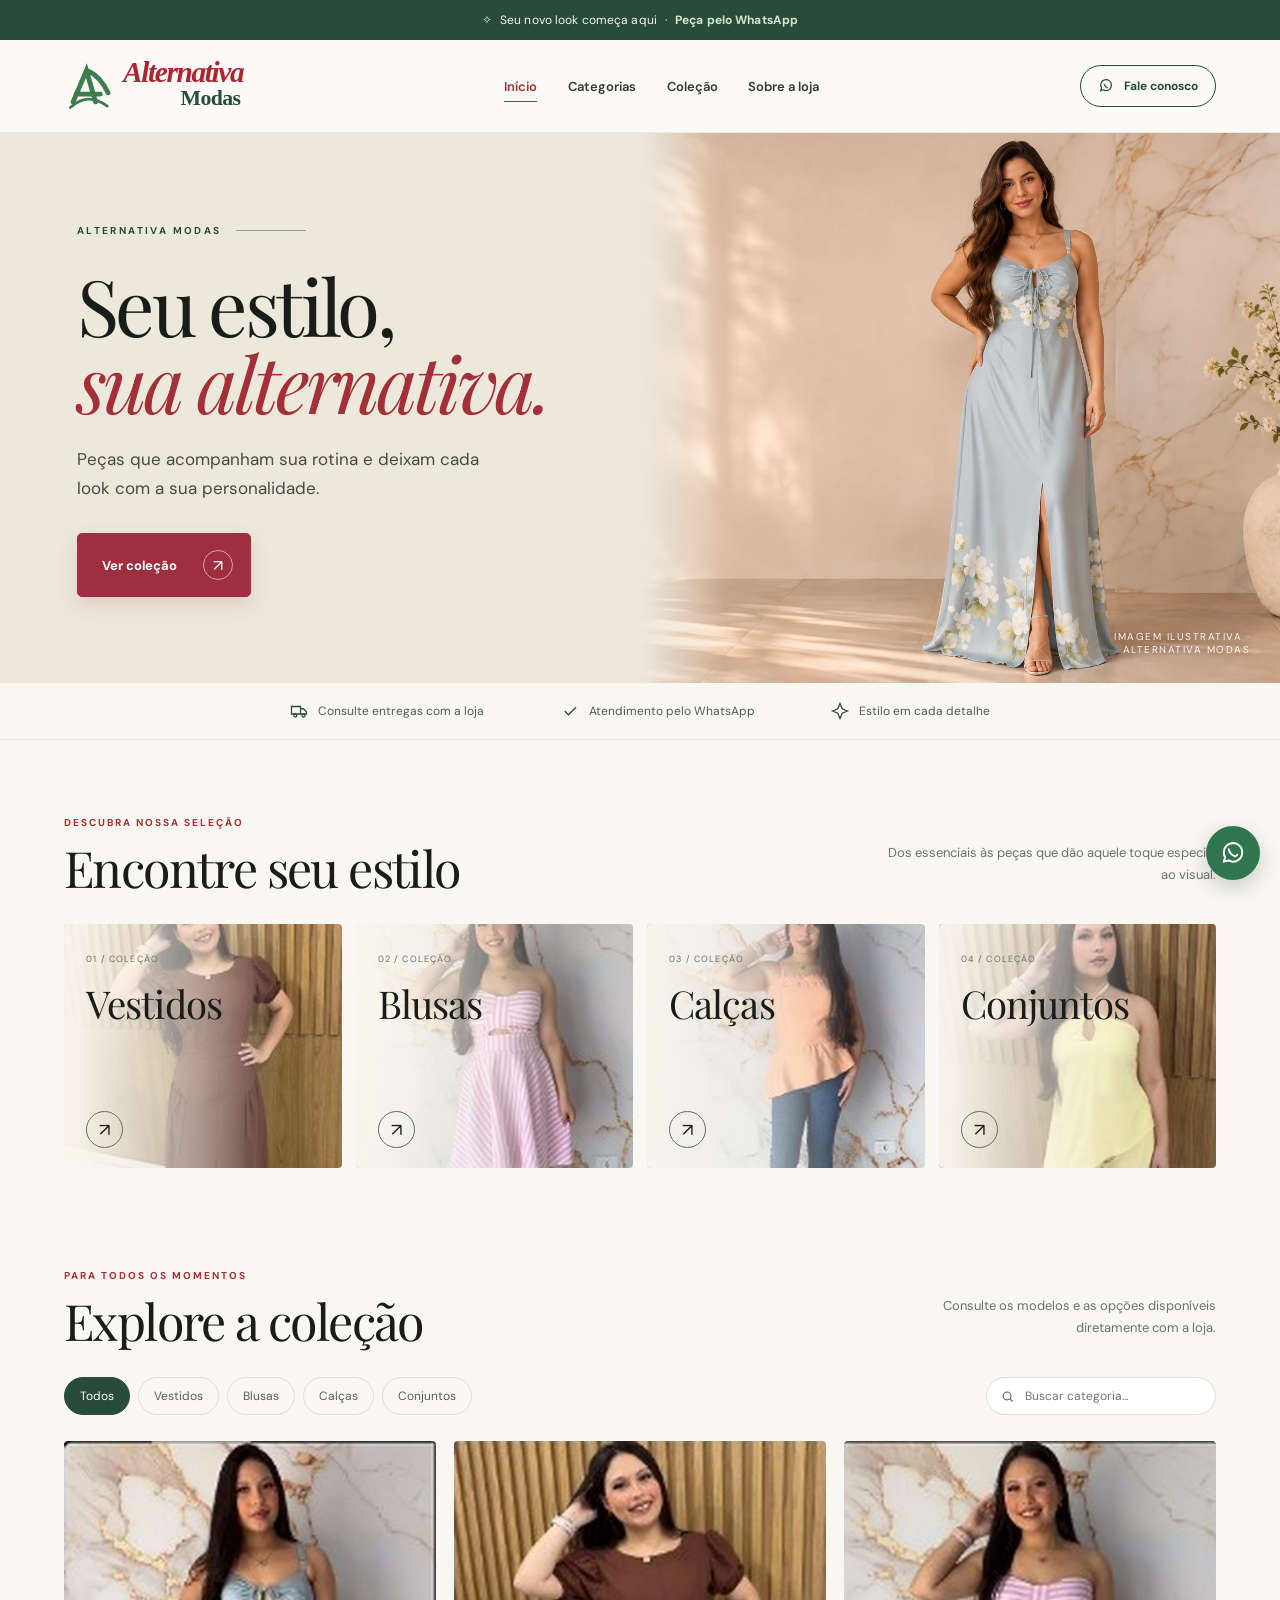
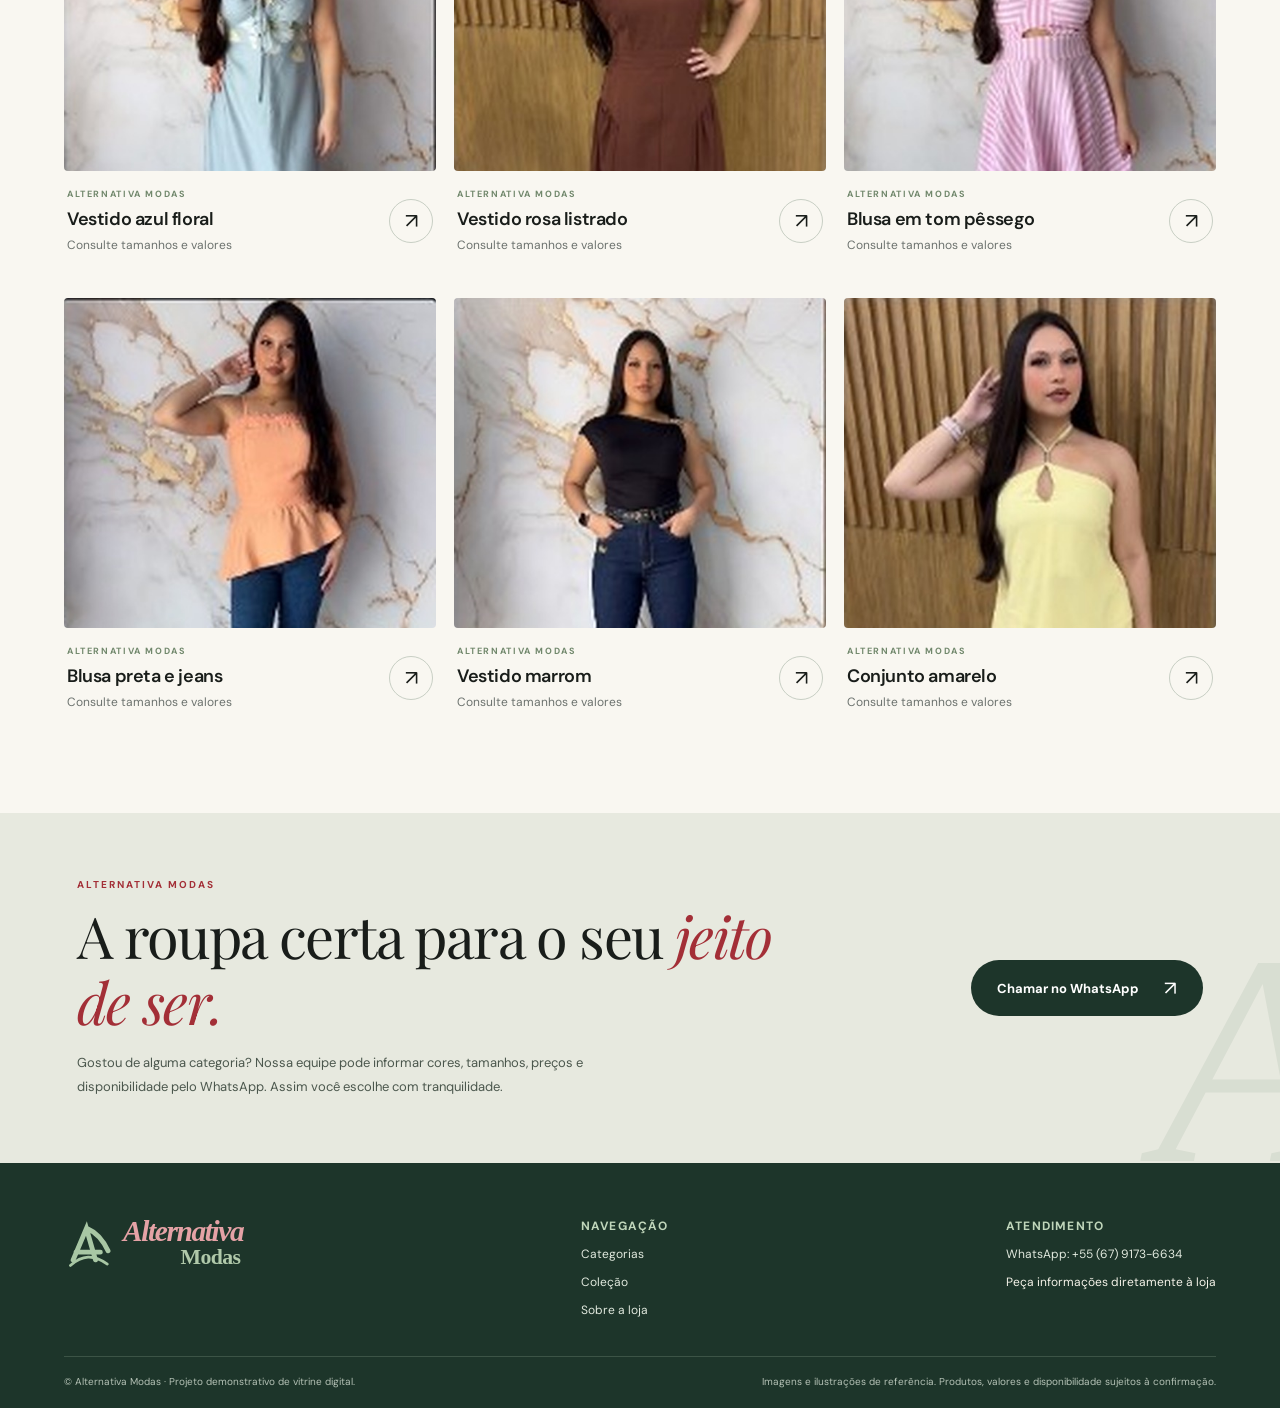
==== commit 528cd2d0: "Corrigir enquadramento da imagem principal" ====
--- a/alternativa-modas/index.html
+++ b/alternativa-modas/index.html
@@ -36,7 +36,7 @@
 @media(max-width:740px){.nav-wrap{min-height:72px;padding:10px 5%}.brand-symbol{width:39px;height:43px}.brand-words strong{font-size:21px}.brand-words span{font-size:16px}.nav-links{display:none;position:absolute;top:100%;left:0;right:0;background:#fbfaf6;padding:17px 6% 22px;box-shadow:0 12px 20px #00000012;flex-direction:column;align-items:flex-start;gap:20px}.nav-links.open{display:flex}.nav-cta{margin-left:auto;padding:10px 13px;font-size:11px}.menu-button{display:flex}.hero{display:flex;flex-direction:column}.hero-copy{padding:55px 6% 38px}.hero h1{font-size:clamp(52px,10vw,79px);margin:22px 0}.hero-photo{min-height:340px;height:340px}.hero-photo img{width:190%;left:-88%;top:-42%}.hero-photo:before{display:none}.value-row{gap:18px;justify-content:space-between;padding:17px 5%}.value-row div{font-size:10px}.section{padding:52px 5% 20px}.section-head{align-items:flex-start}.intro{display:none}.category-grid{grid-template-columns:repeat(2,1fr);gap:11px}.category-card{height:206px}.product-grid{grid-template-columns:repeat(2,1fr);gap:18px 12px}.product-image{height:250px}.shop-tools{align-items:stretch}.searchbox{width:100%}.story-inner{padding:55px 6%;align-items:start;flex-direction:column;gap:25px}.story .primary-btn{min-width:0}.footer-top{display:grid;grid-template-columns:1fr 1fr;gap:35px}.footer-logo{grid-column:1/-1}}
 @media(max-width:460px){.announcement{font-size:10px}.nav-cta{font-size:0;gap:0;width:39px;height:39px;padding:0}.nav-cta svg{width:20px}.hero h1{font-size:52px;letter-spacing:-2px}.hero-copy>p{font-size:15px}.hero-photo{height:280px;min-height:280px}.category-card{height:175px;padding:15px}.category-card h3{font-size:24px}.cat-index{font-size:8px}.cat-arrow{width:31px;height:31px;left:15px;bottom:13px}.product-image{height:200px}.product-marker{font-size:7px;top:12px;left:12px}.product-image .garment{width:76%}.product-info{gap:7px;align-items:start}.product-info h3{font-size:15px}.product-info p{font-size:11px}.product-link{width:34px;height:34px;font-size:17px}.filters{gap:6px}.filter-btn{font-size:10px;padding:8px 11px}.story h2{font-size:36px}.footer{padding-top:38px}.footer-top{grid-template-columns:1fr 1fr}.floating-whatsapp{width:47px;height:47px;right:13px;bottom:13px}}
 @media(prefers-reduced-motion:reduce){*,*:before,*:after{scroll-behavior:auto!important;transition:none!important;animation:none!important}}
-.category-card{overflow:hidden;isolation:isolate}.category-card:before{content:"";position:absolute;inset:0;background:linear-gradient(90deg,rgba(250,247,239,.96) 5%,rgba(250,247,239,.5) 50%,transparent 80%);z-index:-1}.real-category{position:absolute;inset:0;width:100%;height:100%;object-fit:cover;object-position:center 28%;z-index:-2}.product-image .real-product{width:100%;height:100%;position:absolute;inset:0;object-fit:cover;object-position:center top}.hero-photo img{object-position:center 24%}.hero-copy .primary-btn{background:#9f2f40;color:#fff;border:1px solid #9f2f40;border-radius:5px;padding:16px 17px 16px 24px;min-height:58px;display:inline-flex;gap:26px;align-items:center;box-shadow:0 8px 20px #9f2f4026}.hero-copy .primary-btn:hover{background:#782031;border-color:#782031;transform:translateY(-2px)}.hero-copy .primary-btn span{display:inline-grid;place-items:center;width:30px;height:30px;border:1px solid #ffffff8a;border-radius:50%;font-size:16px}.hero-photo img{object-position:58% 18%}</style>
+.category-card{overflow:hidden;isolation:isolate}.category-card:before{content:"";position:absolute;inset:0;background:linear-gradient(90deg,rgba(250,247,239,.96) 5%,rgba(250,247,239,.5) 50%,transparent 80%);z-index:-1}.real-category{position:absolute;inset:0;width:100%;height:100%;object-fit:cover;object-position:center 28%;z-index:-2}.product-image .real-product{width:100%;height:100%;position:absolute;inset:0;object-fit:cover;object-position:center top}.hero-photo img{object-position:center 24%}.hero-copy .primary-btn{background:#9f2f40;color:#fff;border:1px solid #9f2f40;border-radius:5px;padding:16px 17px 16px 24px;min-height:58px;display:inline-flex;gap:26px;align-items:center;box-shadow:0 8px 20px #9f2f4026}.hero-copy .primary-btn:hover{background:#782031;border-color:#782031;transform:translateY(-2px)}.hero-copy .primary-btn span{display:inline-grid;place-items:center;width:30px;height:30px;border:1px solid #ffffff8a;border-radius:50%;font-size:16px}.hero-photo img{width:100%;height:100%;left:0;top:0;object-fit:cover;object-position:60% 18%}</style>
 </head>
 <body>
 <a class="skip-link" href="#conteudo">Pular para o conteúdo</a>
